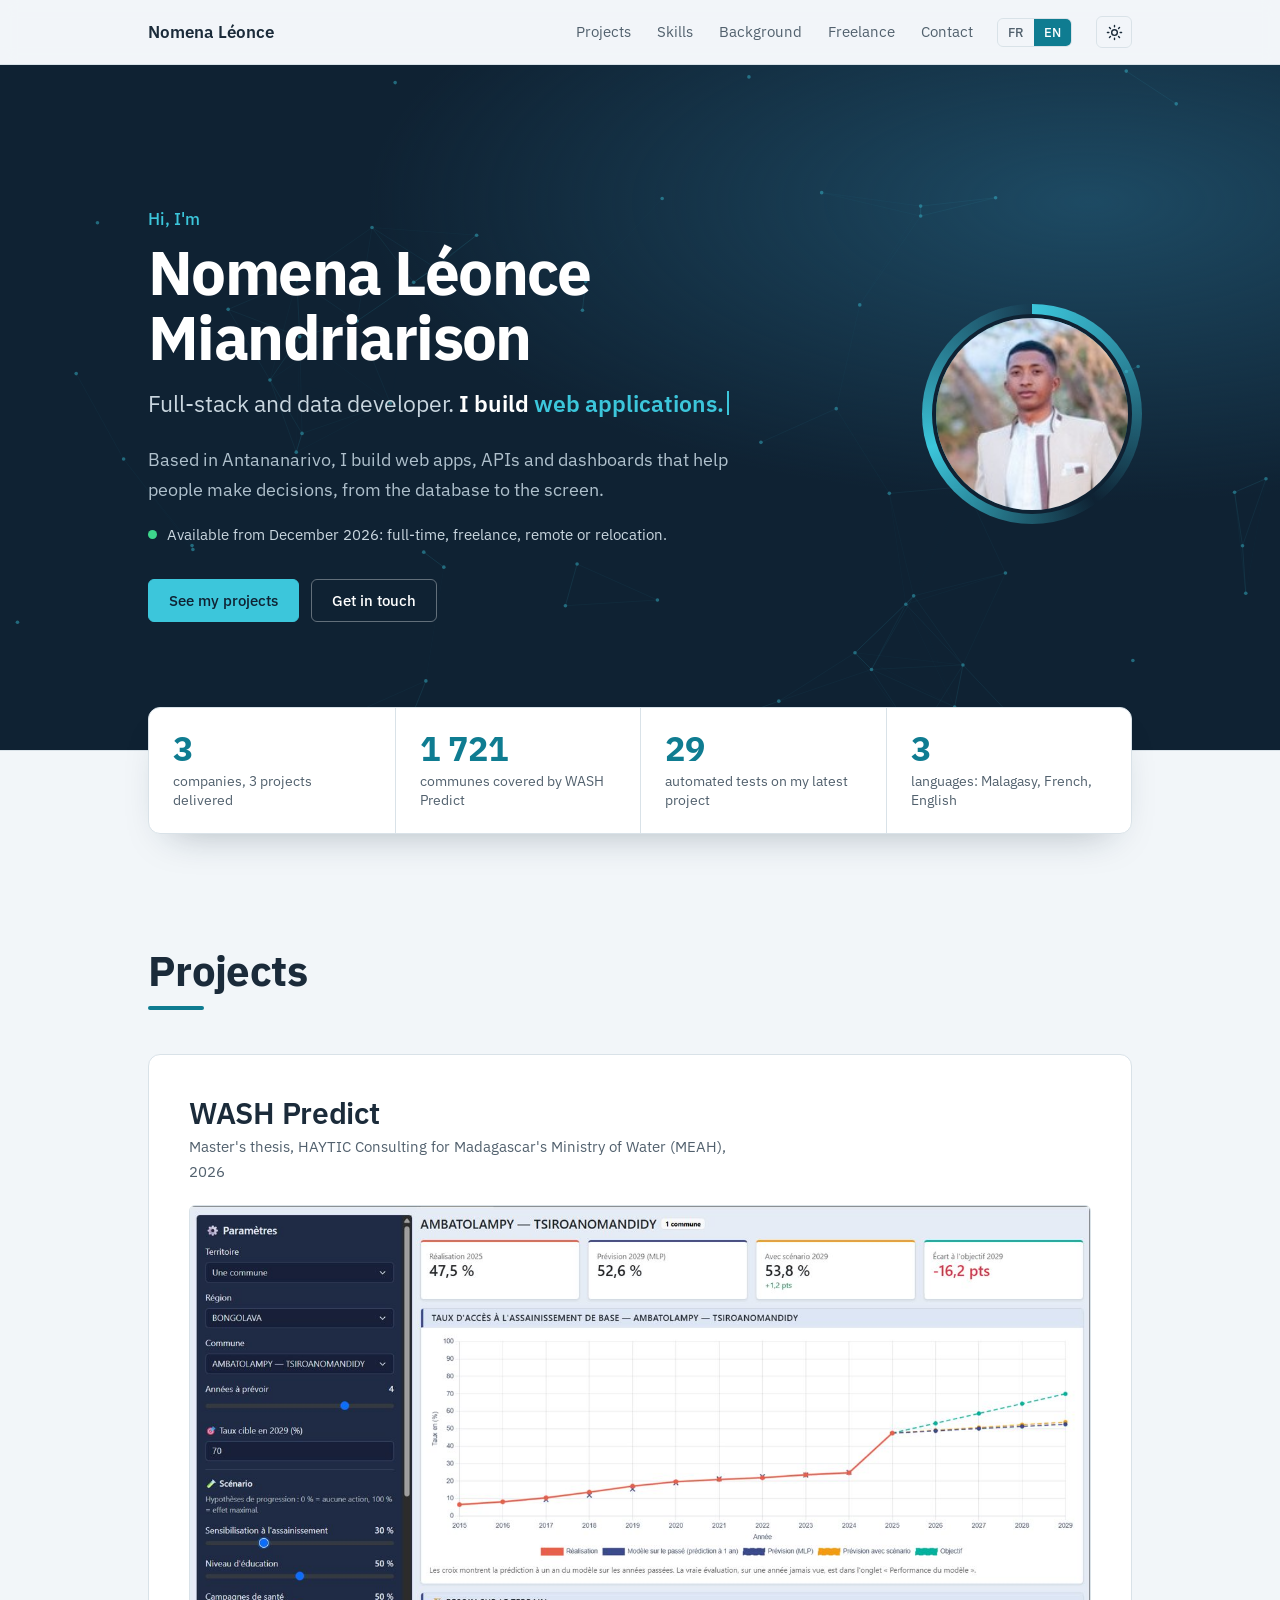
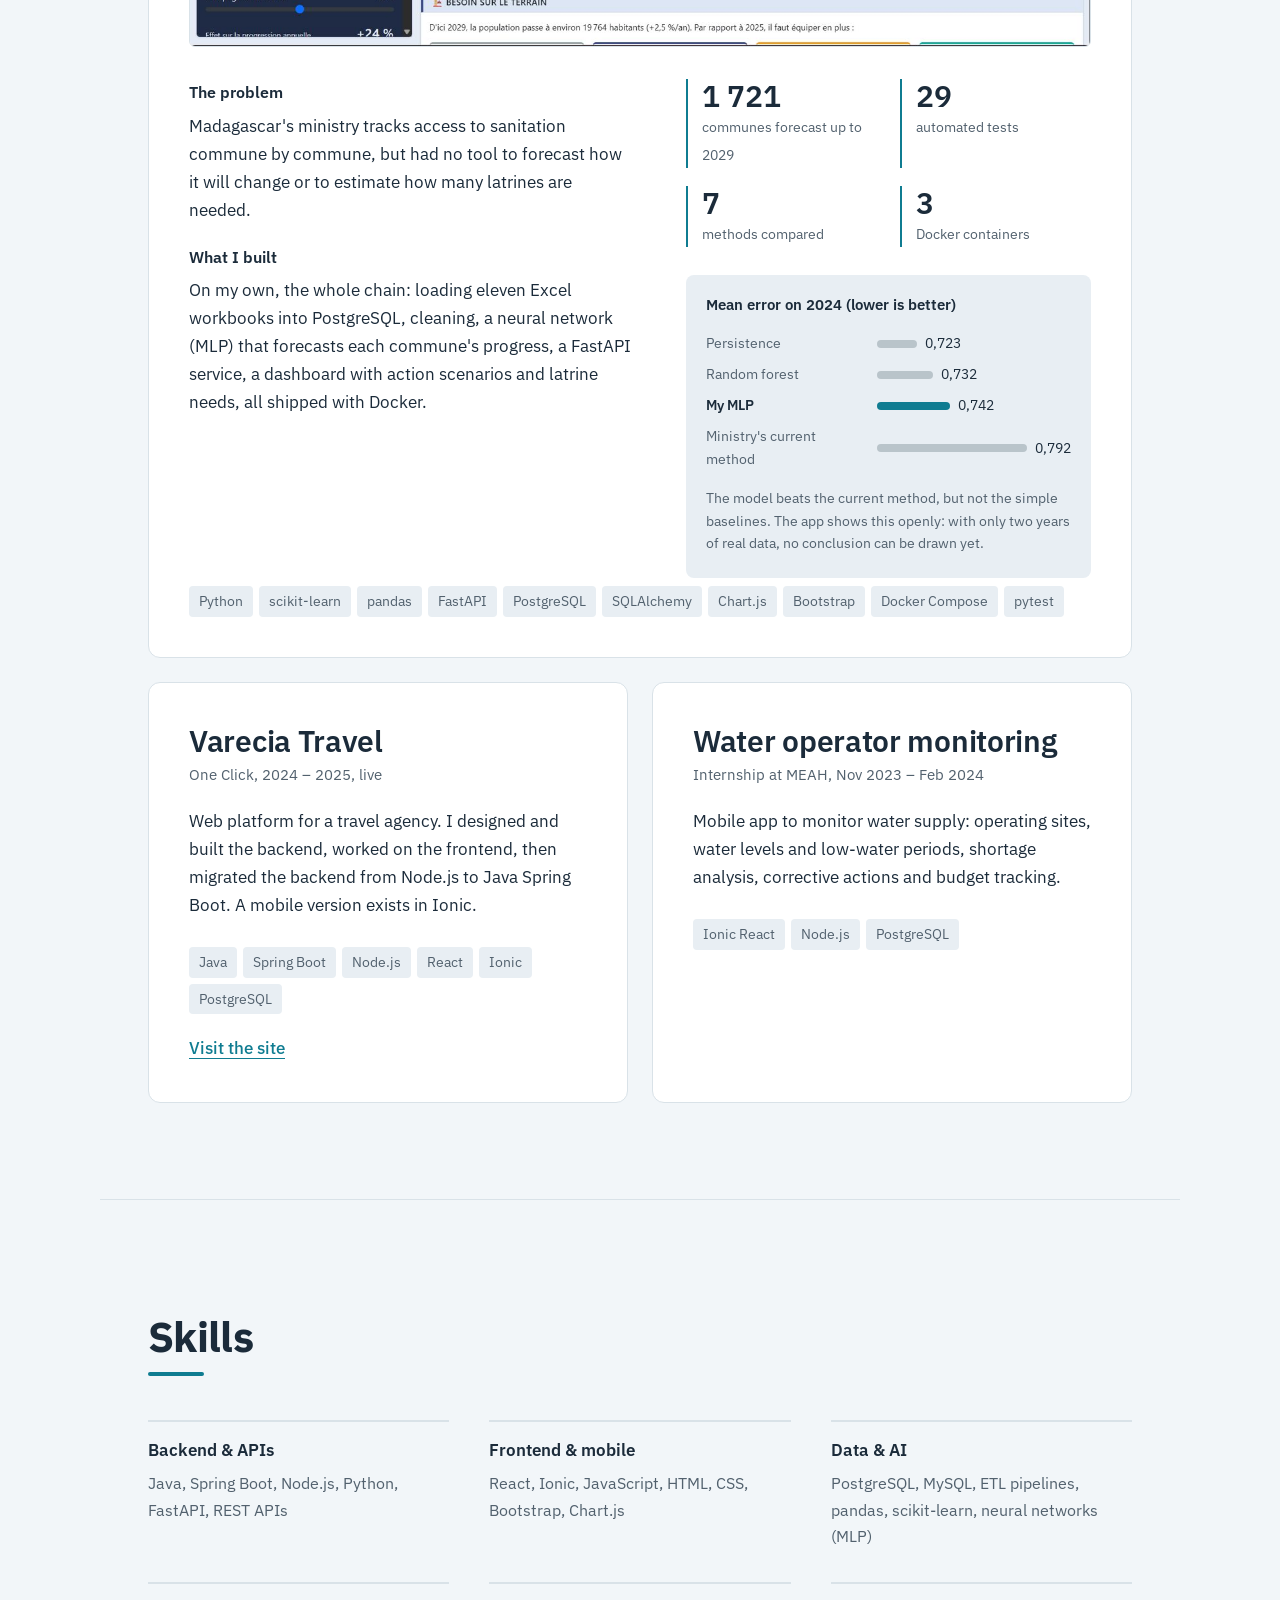
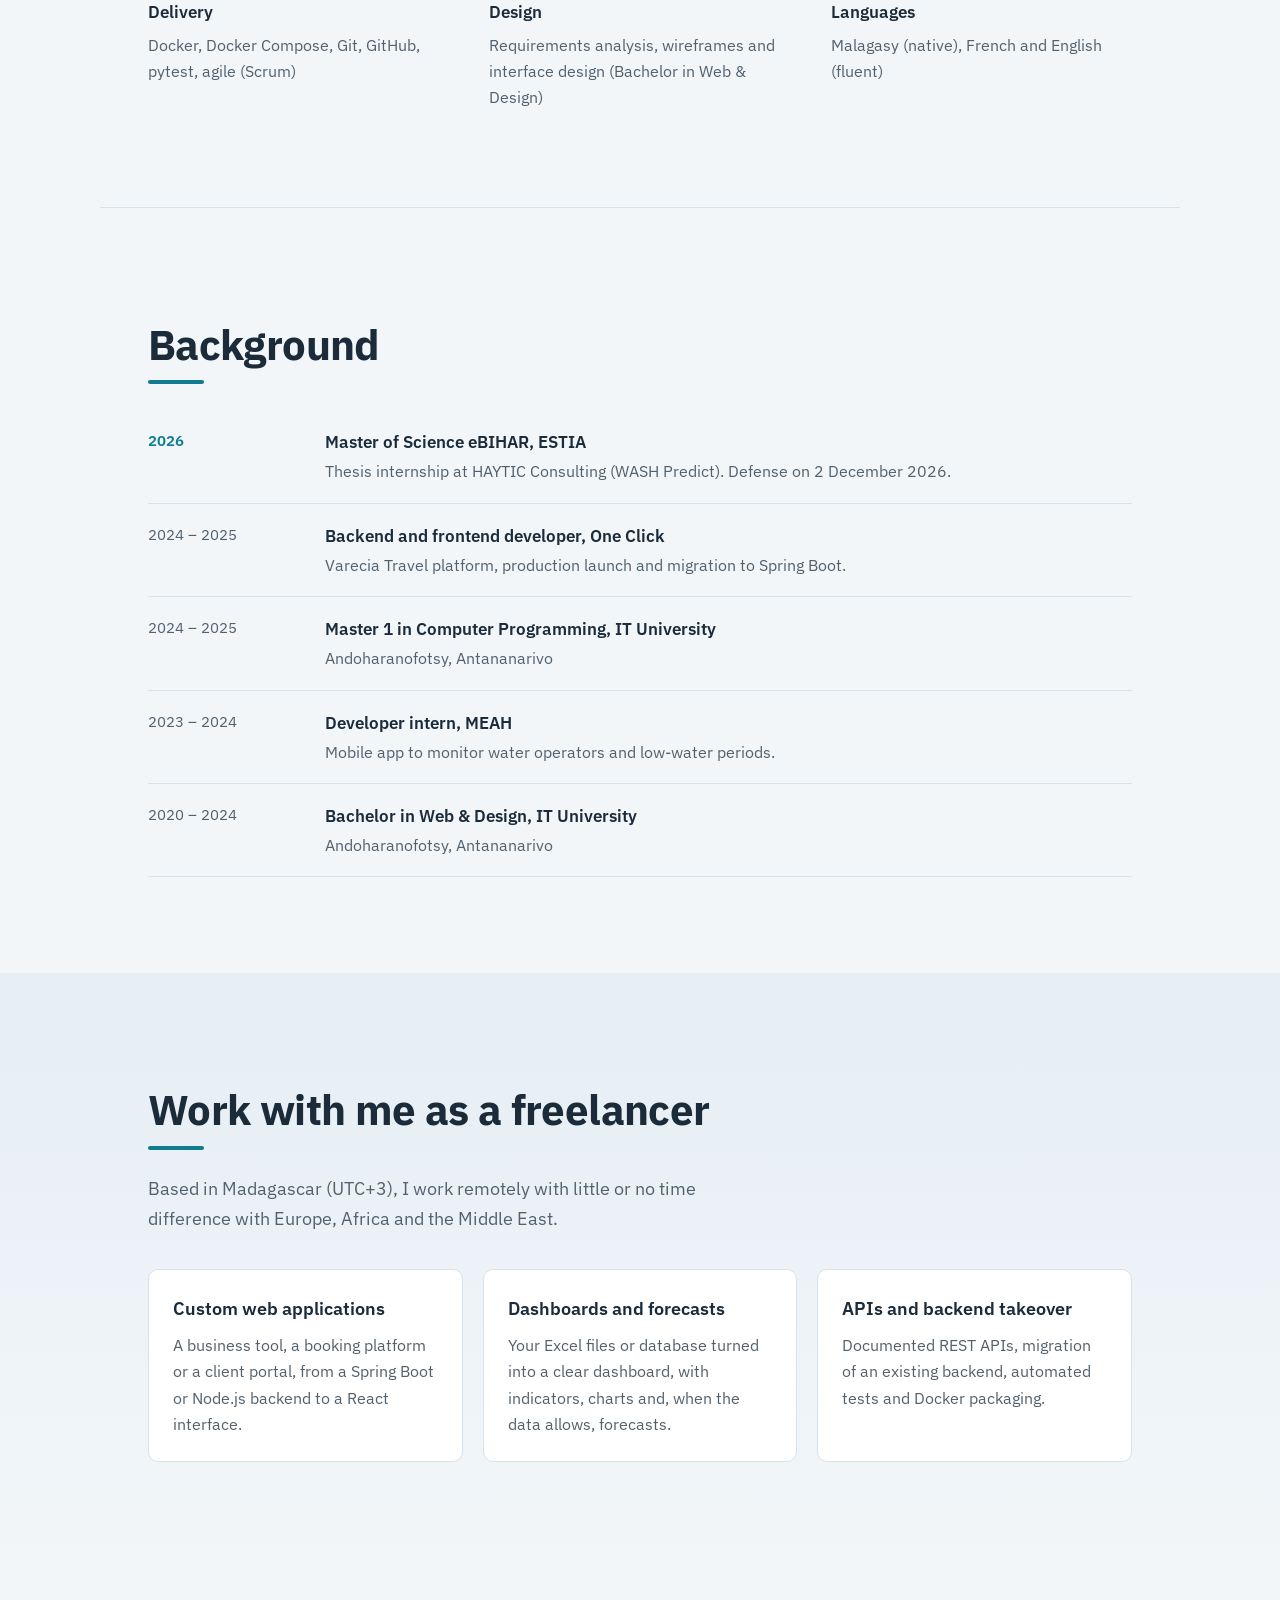
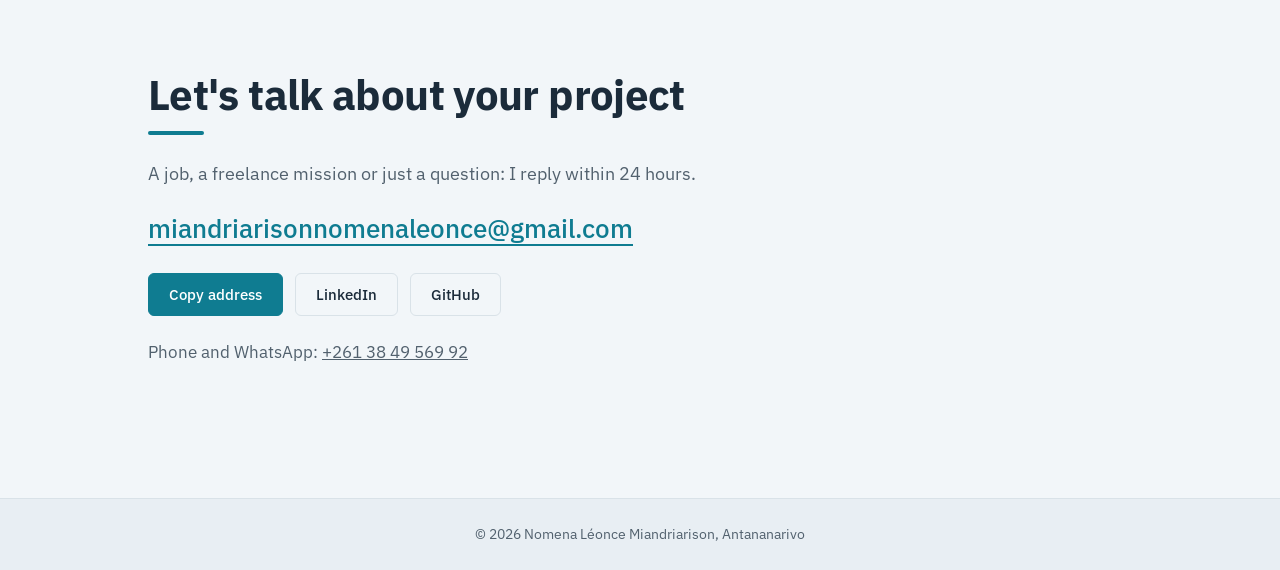
==== index.html @ c5b7b71e "first commit commit portfolio" ====
<!DOCTYPE html>
<html lang="fr">
<head>
<meta charset="utf-8">
<meta name="viewport" content="width=device-width, initial-scale=1">
<title>Nomena Léonce Miandriarison — Développeur full-stack & data</title>
<meta name="description" content="Développeur full-stack (Java/Spring Boot, React) et data (Python, FastAPI, machine learning) basé à Antananarivo, Madagascar. Disponible en CDI, freelance et télétravail.">
<meta property="og:title" content="Nomena Léonce Miandriarison — Full-stack & data developer">
<meta property="og:description" content="Applications web, API et tableaux de bord d'aide à la décision. Antananarivo, Madagascar.">
<meta property="og:image" content="assets/wash-national.jpg">
<link rel="icon" href="data:image/svg+xml,%3Csvg xmlns='http://www.w3.org/2000/svg' viewBox='0 0 32 32'%3E%3Crect width='32' height='32' rx='8' fill='%231B2B3A'/%3E%3Cpath d='M0 20q8-5 16 0t16 0v12H0z' fill='%230F7C91'/%3E%3Ctext x='16' y='22' font-family='Arial' font-weight='700' font-size='17' fill='white' text-anchor='middle'%3EN%3C/text%3E%3C/svg%3E">
<link rel="preconnect" href="https://fonts.googleapis.com">
<link rel="preconnect" href="https://fonts.gstatic.com" crossorigin>
<link href="https://fonts.googleapis.com/css2?family=IBM+Plex+Sans:ital,wght@0,400;0,500;0,600;0,700;1,400&display=swap" rel="stylesheet">
<script>
  // Thème avant l'affichage : choix mémorisé, sinon réglage de l'appareil
  (function () {
    var t = null;
    try { t = localStorage.getItem("theme"); } catch (e) {}
    if (!t) t = window.matchMedia("(prefers-color-scheme: light)").matches ? "light" : "dark";
    document.documentElement.dataset.theme = t;
  })();
</script>
<meta name="color-scheme" content="dark light">
<link rel="stylesheet" href="style.css">
</head>
<body>
<a class="skip" href="#projets" data-i18n="skip">Aller aux projets</a>

<div class="progress" aria-hidden="true"></div>
<header class="top">
  <a class="brand" href="#top">Nomena Léonce</a>
  <nav aria-label="Navigation principale">
    <a href="#projets" data-i18n="nav.projects">Projets</a>
    <a href="#competences" data-i18n="nav.skills">Compétences</a>
    <a href="#parcours" data-i18n="nav.path">Parcours</a>
    <a href="#services" data-i18n="nav.services">Freelance</a>
    <a href="#contact" data-i18n="nav.contact">Contact</a>
  </nav>
  <div class="lang" role="group" aria-label="Langue / Language">
    <button type="button" data-lang="fr" aria-pressed="true">FR</button>
    <button type="button" data-lang="en" aria-pressed="false">EN</button>
  </div>
  <button type="button" class="theme" aria-label="Passer en mode clair" data-i18n-label="theme.toLight">
    <svg class="moon" viewBox="0 0 24 24" fill="none" stroke="currentColor" stroke-width="2" stroke-linecap="round" stroke-linejoin="round" aria-hidden="true"><path d="M21 12.8A9 9 0 1 1 11.2 3a7 7 0 0 0 9.8 9.8z"/></svg>
    <svg class="sun" viewBox="0 0 24 24" fill="none" stroke="currentColor" stroke-width="2" stroke-linecap="round" aria-hidden="true"><circle cx="12" cy="12" r="4"/><path d="M12 2v2M12 20v2M4.9 4.9l1.4 1.4M17.7 17.7l1.4 1.4M2 12h2M20 12h2M4.9 19.1l1.4-1.4M17.7 6.3l1.4-1.4"/></svg>
  </button>
</header>

<main id="top">
  <!-- HERO -->
  <section class="hero">
    <canvas class="net" aria-hidden="true"></canvas>
    <div class="hero-body">
      <figure class="portrait">
        <img src="assets/nomena.jpg" alt="Portrait de Nomena Léonce Miandriarison" width="161" height="189">
      </figure>
      <div class="hero-text">
        <p class="hello" data-i18n="hero.hello">Bonjour, je suis</p>
        <h1>Nomena Léonce Miandriarison</h1>
        <p class="role"><span data-i18n="hero.role">Développeur full-stack et data.</span> <span class="typing"><span data-i18n="hero.build">Je construis</span> <span class="rotator" aria-hidden="true"></span><span class="caret" aria-hidden="true"></span></span></p>
        <p class="lede" data-i18n-html="hero.lede">Basé à Antananarivo, je construis des applications web, des API et des tableaux de bord qui aident à prendre des décisions, de la base de données jusqu'à l'écran.</p>
        <p class="status"><span class="dot" aria-hidden="true"></span><span data-i18n="hero.status">Disponible dès décembre 2026 : CDI, freelance, télétravail ou poste à l'étranger.</span></p>
        <div class="actions">
          <a class="btn btn-solid" href="#projets" data-i18n="hero.cta1">Voir mes projets</a>
          <a class="btn btn-line" href="#contact" data-i18n="hero.cta2">Me contacter</a>
        </div>
      </div>
    </div>
  </section>

  <!-- CHIFFRES -->
  <section class="stats" aria-label="En bref">
    <div><strong data-count="3">3</strong><span data-i18n="stats.s1">entreprises, 3 projets livrés</span></div>
    <div><strong data-count="1721">1 721</strong><span data-i18n="stats.s2">communes couvertes par WASH Predict</span></div>
    <div><strong data-count="29">29</strong><span data-i18n="stats.s3">tests automatisés sur mon dernier projet</span></div>
    <div><strong data-count="3">3</strong><span data-i18n="stats.s4">langues : malgache, français, anglais</span></div>
  </section>

  <!-- PROJETS -->
  <section id="projets" class="section">
    <h2 class="h-section" data-i18n="projects.title">Projets</h2>

    <article class="case case-main">
      <header class="case-head">
        <h3>WASH Predict</h3>
        <p class="case-meta" data-i18n="p1.meta">Mémoire de Master 2, HAYTIC Consulting pour le ministère de l'Eau (MEAH), 2026</p>
      </header>

      <figure class="shot">
        <img src="assets/wash-commune.jpg" alt="" data-i18n-alt="p1.alt" loading="lazy" width="1400" height="685">
      </figure>

      <div class="case-grid">
        <div class="case-col">
          <h4 data-i18n="label.problem">Le problème</h4>
          <p data-i18n="p1.problem">À Madagascar, le ministère suit l'accès à l'assainissement commune par commune, mais n'avait pas d'outil pour prévoir son évolution ni pour estimer les latrines à construire.</p>
          <h4 data-i18n="label.built">Ce que j'ai construit</h4>
          <p data-i18n="p1.built">Seul, toute la chaîne : import de onze classeurs Excel vers PostgreSQL, nettoyage, réseau de neurones (MLP) qui prévoit la progression de chaque commune, API FastAPI, tableau de bord avec scénarios d'action et besoin en latrines, le tout livré en Docker.</p>
        </div>
        <div class="case-col">
          <ul class="figures">
            <li><strong>1 721</strong><span data-i18n="p1.f1">communes prévues jusqu'en 2029</span></li>
            <li><strong>29</strong><span data-i18n="p1.f2">tests automatisés</span></li>
            <li><strong>7</strong><span data-i18n="p1.f3">méthodes comparées</span></li>
            <li><strong>3</strong><span data-i18n="p1.f4">conteneurs Docker</span></li>
          </ul>
          <div class="mae">
            <h4 data-i18n="p1.maeTitle">Erreur moyenne sur l'année 2024 (plus bas = mieux)</h4>
            <dl>
              <div><dt data-i18n="p1.m1">Persistance</dt><dd><span style="--v:.723"></span>0,723</dd></div>
              <div><dt data-i18n="p1.m2">Forêt aléatoire</dt><dd><span style="--v:.732"></span>0,732</dd></div>
              <div class="mine"><dt data-i18n="p1.m3">Mon MLP</dt><dd><span style="--v:.742"></span>0,742</dd></div>
              <div><dt data-i18n="p1.m4">Méthode actuelle du ministère</dt><dd><span style="--v:.792"></span>0,792</dd></div>
            </dl>
            <p class="note" data-i18n="p1.maeNote">Le modèle fait mieux que la méthode actuelle, mais pas que les méthodes simples. Je l'affiche tel quel dans l'application : avec seulement deux années de données réelles, on ne peut pas encore conclure.</p>
          </div>
        </div>
      </div>
      <ul class="stack" aria-label="Technologies">
        <li>Python</li><li>scikit-learn</li><li>pandas</li><li>FastAPI</li><li>PostgreSQL</li><li>SQLAlchemy</li><li>Chart.js</li><li>Bootstrap</li><li>Docker Compose</li><li>pytest</li>
      </ul>
    </article>

    <div class="case-pair">
      <article class="case case-small case-travel">
        <header class="case-head">
          <h3>Varecia Travel</h3>
          <p class="case-meta" data-i18n="p2.meta">One Click, 2024 – 2025, en production</p>
        </header>
        <p data-i18n="p2.body">Plateforme web d'une agence de voyages. J'ai conçu et développé le backend, participé au frontend, puis migré le backend de Node.js vers Java Spring Boot. Une version mobile existe en Ionic.</p>
        <ul class="stack">
          <li>Java</li><li>Spring Boot</li><li>Node.js</li><li>React</li><li>Ionic</li><li>PostgreSQL</li>
        </ul>
        <a class="link" href="https://www.vareciatravel-agency.com" target="_blank" rel="noopener" data-i18n="p2.link">Visiter le site</a>
      </article>

      <article class="case case-small case-meah">
        <header class="case-head">
          <h3 data-i18n="p3.title">Suivi des exploitants d'eau</h3>
          <p class="case-meta" data-i18n="p3.meta">Stage au MEAH, nov. 2023 – févr. 2024</p>
        </header>
        <p data-i18n="p3.body">Application mobile pour suivre l'approvisionnement en eau : sites d'exploitation, niveaux d'eau et périodes d'étiage, analyse des pénuries, suivi des actions correctives et du budget.</p>
        <ul class="stack">
          <li>Ionic React</li><li>Node.js</li><li>PostgreSQL</li>
        </ul>
      </article>
    </div>
  </section>

  <!-- COMPÉTENCES -->
  <section id="competences" class="section skills">
    <h2 class="h-section" data-i18n="skills.title">Compétences</h2>
    <div class="skill-grid">
      <div>
        <h3 data-i18n="skills.back">Backend & API</h3>
        <p>Java, Spring Boot, Node.js, Python, FastAPI, <span data-i18n="skills.rest">API REST</span></p>
      </div>
      <div>
        <h3 data-i18n="skills.front">Frontend & mobile</h3>
        <p>React, Ionic, JavaScript, HTML, CSS, Bootstrap, Chart.js</p>
      </div>
      <div>
        <h3 data-i18n="skills.data">Data & IA</h3>
        <p>PostgreSQL, MySQL, <span data-i18n="skills.etl">pipelines ETL</span>, pandas, scikit-learn, <span data-i18n="skills.nn">réseaux de neurones (MLP)</span></p>
      </div>
      <div>
        <h3 data-i18n="skills.ops">Livraison</h3>
        <p>Docker, Docker Compose, Git, GitHub, pytest, <span data-i18n="skills.agile">méthode agile (Scrum)</span></p>
      </div>
      <div>
        <h3 data-i18n="skills.design">Design</h3>
        <p data-i18n="skills.designBody">Analyse des besoins, maquettes et conception d'interfaces (Licence Web & Design)</p>
      </div>
      <div>
        <h3 data-i18n="skills.lang">Langues</h3>
        <p data-i18n="skills.langBody">Malgache (maternelle), français et anglais (courants)</p>
      </div>
    </div>
  </section>

  <!-- PARCOURS -->
  <section id="parcours" class="section">
    <h2 class="h-section" data-i18n="path.title">Parcours</h2>
    <ol class="timeline">
      <li class="now">
        <time>2026</time>
        <div>
          <h3 data-i18n="t1.title">Master of Science eBIHAR, ESTIA</h3>
          <p data-i18n="t1.body">Stage de mémoire chez HAYTIC Consulting (WASH Predict). Soutenance le 2 décembre 2026.</p>
        </div>
      </li>
      <li>
        <time>2024 – 2025</time>
        <div>
          <h3 data-i18n="t2.title">Développeur backend et frontend, One Click</h3>
          <p data-i18n="t2.body">Plateforme Varecia Travel, mise en production et migration vers Spring Boot.</p>
        </div>
      </li>
      <li>
        <time>2024 – 2025</time>
        <div>
          <h3 data-i18n="t3.title">Master 1 Programmation informatique, IT University</h3>
          <p>Andoharanofotsy, Antananarivo</p>
        </div>
      </li>
      <li>
        <time>2023 – 2024</time>
        <div>
          <h3 data-i18n="t4.title">Stagiaire développeur, MEAH</h3>
          <p data-i18n="t4.body">Application mobile de suivi des exploitants d'eau et de l'étiage.</p>
        </div>
      </li>
      <li>
        <time>2020 – 2024</time>
        <div>
          <h3 data-i18n="t5.title">Licence Web & Design, IT University</h3>
          <p>Andoharanofotsy, Antananarivo</p>
        </div>
      </li>
    </ol>
  </section>

  <!-- SERVICES -->
  <section id="services" class="section services">
    <h2 class="h-section" data-i18n="services.title">Travailler avec moi en freelance</h2>
    <p class="services-intro" data-i18n="services.intro">Basé à Madagascar (UTC+3), je travaille à distance avec peu ou pas de décalage horaire avec l'Europe, l'Afrique et le Moyen-Orient.</p>
    <div class="offer-grid">
      <div class="offer">
        <h3 data-i18n="s1.title">Applications web sur mesure</h3>
        <p data-i18n="s1.body">Un outil métier, une plateforme de réservation ou un espace client, du backend Spring Boot ou Node.js jusqu'à l'interface React.</p>
      </div>
      <div class="offer">
        <h3 data-i18n="s2.title">Tableaux de bord et prévisions</h3>
        <p data-i18n="s2.body">Vos fichiers Excel ou votre base de données transformés en tableau de bord clair, avec des indicateurs, des graphiques et, si les données le permettent, des prévisions.</p>
      </div>
      <div class="offer">
        <h3 data-i18n="s3.title">API et reprise de backend</h3>
        <p data-i18n="s3.body">Création d'API REST documentées, migration d'un backend existant, tests automatisés et mise en conteneurs Docker.</p>
      </div>
    </div>
  </section>

  <!-- CONTACT -->
  <section id="contact" class="section contact">
    <h2 class="h-section" data-i18n="contact.title">Parlons de votre projet</h2>
    <p class="contact-lede" data-i18n="contact.lede">Un poste, une mission freelance ou une simple question : je réponds sous 24 heures.</p>
    <p class="mail"><a href="mailto:miandriarisonnomenaleonce@gmail.com">miandriarisonnomenaleonce<wbr>@gmail.com</a></p>
    <div class="contact-row">
      <button type="button" class="btn btn-solid" id="copy-mail" data-i18n="contact.copy">Copier l'adresse</button>
      <a class="btn btn-line" href="https://www.linkedin.com/in/nomena-l%C3%A9once-miandriarison-2626b6270" target="_blank" rel="noopener">LinkedIn</a>
      <a class="btn btn-line" href="https://github.com/Miandriarison" target="_blank" rel="noopener">GitHub</a>
    </div>
    <p class="phone"><span data-i18n="contact.phone">Téléphone et WhatsApp :</span> <a href="tel:+261384956992">+261 38 49 569 92</a></p>
    <p class="copied" role="status" aria-live="polite"></p>
  </section>
</main>

<footer class="foot">
  <p>© 2026 Nomena Léonce Miandriarison, Antananarivo</p>
</footer>

<script src="main.js"></script>
</body>
</html>
---- style.css ----
/* Thème sombre : bleu nuit, accent turquoise */
:root {
  --paper: #0F2233;
  --shade: #15304A;
  --card: #132B42;
  --line: #24425C;
  --ink: #E8EEF3;
  --ink-soft: #9FB2C2;
  --accent: #3CC6DB;
  --accent-dark: #2AA9BD;
  --navy: #0F2233;
  --bright: #3CC6DB;
  --font: "IBM Plex Sans", "Segoe UI", system-ui, sans-serif;
  --wrap: 1080px;
  --gutter: clamp(20px, 5vw, 48px);
}

*, *::before, *::after { box-sizing: border-box; }
html { scroll-behavior: smooth; scroll-padding-top: 76px; }
body {
  margin: 0;
  background: var(--paper);
  color: var(--ink);
  font: 400 17px/1.65 var(--font);
  -webkit-font-smoothing: antialiased;
}
img { max-width: 100%; height: auto; display: block; }
a { color: inherit; }
:focus-visible { outline: 2px solid var(--accent); outline-offset: 3px; border-radius: 3px; }
.sr-only { position: absolute; width: 1px; height: 1px; overflow: hidden; clip: rect(0 0 0 0); white-space: nowrap; }
.skip { position: absolute; left: -999px; top: 8px; background: var(--accent); color: var(--navy); padding: 8px 14px; z-index: 20; }
.skip:focus { left: 8px; }

/* En-tête */
.top {
  position: sticky; top: 0; z-index: 10;
  display: flex; align-items: center; gap: 24px;
  padding: 16px max(var(--gutter), calc((100% - var(--wrap)) / 2 + var(--gutter)));
  background: rgba(15, 34, 51, .86);
  backdrop-filter: blur(8px);
  border-bottom: 1px solid var(--line);
}
.brand { font-weight: 600; font-size: 17px; text-decoration: none; }
.top nav { display: flex; gap: 26px; margin-left: auto; }
.top nav a { text-decoration: none; font-size: 15px; color: var(--ink-soft); }
.top nav a:hover { color: var(--accent); }
.lang { display: flex; border: 1px solid var(--line); border-radius: 6px; overflow: hidden; }
.lang button {
  font: 500 13px/1 var(--font); padding: 7px 10px; border: 0; cursor: pointer;
  background: transparent; color: var(--ink-soft);
}
.lang button[aria-pressed="true"] { background: var(--accent); color: var(--navy); }

/* Hero : bandeau sombre animé */
.hero {
  position: relative; overflow: hidden; isolation: isolate;
  background: radial-gradient(1200px 500px at 85% 20%, #1D4A63 0%, transparent 60%), var(--navy);
  color: #fff; border-bottom: 1px solid var(--line);
  padding: clamp(64px, 11vw, 140px) max(var(--gutter), calc((100% - var(--wrap)) / 2 + var(--gutter))) clamp(72px, 10vw, 128px);
}
.net { position: absolute; inset: 0; width: 100%; height: 100%; z-index: -1; opacity: .55; }
.hero-body { display: grid; grid-template-columns: 1fr auto; gap: clamp(28px, 6vw, 80px); align-items: center; }
.portrait { margin: 0; order: 2; width: clamp(150px, 19vw, 200px); position: relative; animation: pop .9s cubic-bezier(.2,.8,.2,1) .2s both; }
.portrait::before {
  content: ""; position: absolute; inset: -10px; border-radius: 50%;
  background: conic-gradient(from 0deg, var(--bright), transparent 40%, var(--bright) 70%, transparent);
  animation: spin 9s linear infinite; z-index: -1;
}
.portrait img { width: 100%; aspect-ratio: 1; object-fit: cover; object-position: 50% 20%; border-radius: 50%; border: 4px solid var(--navy); }
.hello { margin: 0 0 6px; color: var(--bright); font-weight: 500; animation: up .7s ease both; }
.hero h1 { font-size: clamp(36px, 5.6vw, 62px); line-height: 1.05; font-weight: 700; letter-spacing: -.025em; margin: 0 0 16px; animation: up .7s ease .1s both; }
.role { font-size: clamp(18px, 2.2vw, 23px); margin: 0 0 22px; color: #C9D6DF; animation: up .7s ease .2s both; }
.typing { color: #fff; font-weight: 600; white-space: nowrap; }
.rotator { color: var(--bright); }
.caret { display: inline-block; width: 2px; height: 1.05em; background: var(--bright); margin-left: 3px; vertical-align: -3px; animation: blink 1s steps(1) infinite; }
.lede { font-size: 18px; color: #AFC0CC; margin: 0 0 18px; max-width: 54ch; animation: up .7s ease .3s both; }
.status { display: flex; gap: 10px; align-items: baseline; margin: 0 0 32px; font-size: 15px; color: #C9D6DF; animation: up .7s ease .4s both; }
.dot { width: 9px; height: 9px; border-radius: 50%; background: #3DD68C; flex: none; transform: translateY(-1px); box-shadow: 0 0 0 0 rgba(61,214,140,.6); animation: ping 2s ease-out infinite; }
.hero .actions { animation: up .7s ease .5s both; }
.hero .btn-solid { background: var(--bright); border-color: var(--bright); color: var(--navy); }
.hero .btn-solid:hover { background: #fff; border-color: #fff; transform: translateY(-2px); }
.hero .btn-line { color: #fff; border-color: rgba(255,255,255,.35); }
.hero .btn-line:hover { border-color: #fff; background: rgba(255,255,255,.06); }
@keyframes up { from { opacity: 0; transform: translateY(18px); } to { opacity: 1; transform: none; } }
@keyframes pop { from { opacity: 0; transform: scale(.85); } to { opacity: 1; transform: none; } }
@keyframes spin { to { transform: rotate(360deg); } }
@keyframes blink { 50% { opacity: 0; } }
@keyframes ping { 0% { box-shadow: 0 0 0 0 rgba(61,214,140,.55); } 80%, 100% { box-shadow: 0 0 0 10px rgba(61,214,140,0); } }

/* Bandeau de chiffres */
.stats {
  max-width: calc(var(--wrap) - 2 * var(--gutter)); margin: -44px auto 0; position: relative; z-index: 2;
  display: grid; grid-template-columns: repeat(4, 1fr);
  background: var(--card); border: 1px solid var(--line); border-radius: 12px;
  box-shadow: 0 24px 50px -24px rgba(0, 0, 0, .6);
  width: calc(100% - 2 * var(--gutter));
}
.stats > div { padding: 22px 24px; }
.stats > div + div { border-left: 1px solid var(--line); }
.stats strong { display: block; font-size: 34px; font-weight: 700; line-height: 1.1; color: var(--accent); font-variant-numeric: tabular-nums; }
.stats span { font-size: 14px; color: var(--ink-soft); line-height: 1.4; display: block; margin-top: 4px; }

.actions, .contact-row { display: flex; flex-wrap: wrap; gap: 12px; }
.btn {
  transition: transform .2s, background .2s, border-color .2s, color .2s;
  display: inline-block; font: 500 15px/1 var(--font); padding: 13px 20px; border-radius: 6px;
  text-decoration: none; cursor: pointer; border: 1px solid var(--ink);
}
.btn-solid { background: var(--accent); color: var(--navy); border-color: var(--accent); }
.btn-solid:hover { background: #fff; border-color: #fff; transform: translateY(-2px); }
.btn-line { background: transparent; color: var(--ink); border-color: var(--line); }
.btn-line:hover { border-color: var(--accent); color: var(--accent); }

/* Sections */
.section { max-width: var(--wrap); margin: 0 auto; padding: clamp(64px, 9vw, 112px) var(--gutter) clamp(56px, 8vw, 96px); }
.section + .section:not(.services):not(.contact) { border-top: 1px solid var(--line); }
.h-section { position: relative; padding-bottom: 14px; font-size: clamp(30px, 4vw, 42px); font-weight: 700; letter-spacing: -.015em; line-height: 1.2; margin: 0 0 clamp(28px, 4vw, 44px); }

/* Projets */
.case { border: 1px solid var(--line); border-radius: 12px; padding: clamp(22px, 4vw, 40px); background: var(--card); }
.case-head h3 { font-size: clamp(24px, 3vw, 30px); font-weight: 600; line-height: 1.2; margin: 0 0 4px; letter-spacing: -.01em; }
.case-meta { margin: 0 0 24px; color: var(--ink-soft); font-size: 15px; }
.shot { margin: 0 0 32px; border-radius: 6px; overflow: hidden; border: 1px solid var(--line); }
.case-grid { display: grid; grid-template-columns: 1.1fr 1fr; gap: clamp(24px, 4vw, 56px); }
.case h4 { font-size: 16px; font-weight: 600; margin: 0 0 6px; }
.case p { margin: 0 0 20px; max-width: 62ch; }
.figures { list-style: none; padding: 0; margin: 0 0 28px; display: grid; grid-template-columns: 1fr 1fr; gap: 18px 24px; }
.figures li { border-left: 2px solid var(--accent); padding-left: 14px; }
.figures strong { display: block; font-size: 30px; font-weight: 600; line-height: 1.1; }
.figures span { font-size: 14px; color: var(--ink-soft); }
.mae { background: var(--shade); border-radius: 8px; padding: 18px 20px 4px; }
.mae h4 { font-size: 15px; }
.mae dl { margin: 10px 0 12px; }
.mae dl > div { display: grid; grid-template-columns: 11.5em 1fr; gap: 10px; align-items: center; padding: 4px 0; font-size: 14px; }
.mae dt { color: var(--ink-soft); }
.mae dd { margin: 0; display: flex; align-items: center; gap: 8px; font-variant-numeric: tabular-nums; }
.mae dd span { height: 8px; border-radius: 4px; background: #4A6880; width: calc((var(--v) - .70) * 900%); }
.mae .mine dt { color: var(--ink); font-weight: 600; }
.mae .mine dd span { background: var(--accent); }
.note { font-size: 13.5px; color: var(--ink-soft); }
.stack { list-style: none; padding: 0; margin: 8px 0 0; display: flex; flex-wrap: wrap; gap: 6px; }
.stack li { font-size: 13.5px; padding: 4px 10px; border-radius: 4px; background: var(--shade); color: var(--ink-soft); }

.case-pair { display: grid; grid-template-columns: 1fr 1fr; gap: 24px; margin-top: 24px; }
.case-small { display: flex; flex-direction: column; }
.case-small .stack { margin-bottom: 20px; }
.case-small .link { margin-top: auto; }
.link { font-weight: 500; color: var(--accent); text-underline-offset: 4px; }

/* Compétences */
.skill-grid { display: grid; grid-template-columns: repeat(3, 1fr); gap: 32px 40px; }
.skill-grid h3 { font-size: 17px; font-weight: 600; margin: 0 0 6px; }
.skill-grid p { margin: 0; color: var(--ink-soft); font-size: 16px; }

/* Parcours */
.timeline { list-style: none; padding: 0; margin: 0; }
.timeline li { display: grid; grid-template-columns: 9em 1fr; gap: 24px; padding: 18px 0; border-bottom: 1px solid var(--line); }
.timeline li:first-child { padding-top: 0; }
.timeline time { font-size: 15px; color: var(--ink-soft); font-variant-numeric: tabular-nums; padding-top: 1px; }
.timeline li.now time { color: var(--accent); font-weight: 600; }
.timeline h3 { font-size: 17px; font-weight: 600; margin: 0 0 2px; }
.timeline p { margin: 0; color: var(--ink-soft); font-size: 16px; }

/* Services */
.services {
  background: linear-gradient(180deg, #12293F, #0F2233); max-width: none; border-top: 0;
  padding-left: max(var(--gutter), calc((100% - var(--wrap)) / 2 + var(--gutter)));
  padding-right: max(var(--gutter), calc((100% - var(--wrap)) / 2 + var(--gutter)));
}
.services-intro { font-size: 18px; max-width: 56ch; margin: -20px 0 36px; color: var(--ink-soft); }
.offer-grid { display: grid; grid-template-columns: repeat(3, 1fr); gap: 20px; }
.offer { background: var(--card); border: 1px solid var(--line); border-radius: 10px; padding: 24px; }
.offer h3 { font-size: 18px; font-weight: 600; margin: 0 0 8px; }
.offer p { margin: 0; color: var(--ink-soft); font-size: 16px; }

/* Contact */
.contact { border-top: 0; }
.contact-lede { font-size: 18px; color: var(--ink-soft); margin: -20px 0 18px; }
.mail { font-size: clamp(18px, 2.6vw, 26px); font-weight: 500; margin: 0 0 24px; overflow-wrap: anywhere; }
.mail a { color: var(--accent); text-underline-offset: 6px; }
.phone { margin: 22px 0 0; color: var(--ink-soft); }
.copied { min-height: 1.6em; color: var(--accent); font-weight: 500; margin: 8px 0 0; }

.foot { border-top: 1px solid var(--line); background: #0C1C2A; padding: 24px var(--gutter); text-align: center; font-size: 14px; color: var(--ink-soft); }
.foot p { margin: 0; }


/* Mouvements au scroll et au survol */
.h-section::after { content: ""; position: absolute; left: 0; bottom: 0; height: 4px; width: 56px; border-radius: 2px; background: var(--accent); transform-origin: left; transform: scaleX(0); transition: transform .8s cubic-bezier(.2,.8,.2,1) .2s; }
.h-section.in::after { transform: scaleX(1); }
.reveal { opacity: 0; transform: translateY(28px); transition: opacity .8s ease, transform .8s cubic-bezier(.2,.8,.2,1); }
.reveal.in { opacity: 1; transform: none; }
.case { transition: transform .3s ease, box-shadow .3s ease, border-color .3s; }
.case:hover { transform: translateY(-4px); box-shadow: 0 28px 56px -28px rgba(0,0,0,.7), 0 0 0 1px rgba(60,198,219,.25); border-color: rgba(60,198,219,.45); }
.shot img { transition: transform .8s cubic-bezier(.2,.8,.2,1); }
.case:hover .shot img { transform: scale(1.03); }
.mae dd span { transition: width 1.2s cubic-bezier(.2,.8,.2,1); }
.mae:not(.in) dd span { width: 0; }
.stack li { transition: background .2s, color .2s; }
.stack li:hover { background: var(--accent); color: var(--navy); }
.offer { transition: transform .3s, border-color .3s; }
.offer:hover { transform: translateY(-4px); border-color: var(--accent); }
.skill-grid > div { border-top: 2px solid var(--line); padding-top: 14px; transition: border-color .3s; }
.skill-grid > div:hover { border-color: var(--accent); }
.top nav a.active { color: var(--accent); font-weight: 500; }
.progress { position: fixed; top: 0; left: 0; height: 3px; width: 100%; background: var(--bright); transform-origin: left; transform: scaleX(0); z-index: 30; }


/* Mode clair (activé selon l'appareil ou par le bouton) */
:root[data-theme="light"] {
  --paper: #F2F6F9;
  --shade: #E8EEF3;
  --card: #FFFFFF;
  --line: #D9E2E8;
  --ink: #1B2B3A;
  --ink-soft: #52616E;
  --accent: #0F7C91;
  --accent-dark: #0B5564;
}
:root[data-theme="light"] .top { background: rgba(242, 246, 249, .9); }
:root[data-theme="light"] .services { background: linear-gradient(180deg, #E6EEF4, #F2F6F9); }
:root[data-theme="light"] .foot { background: #E8EEF3; }
:root[data-theme="light"] .mae dd span { background: #B9C4CA; }
:root[data-theme="light"] .mae .mine dd span { background: var(--accent); }
:root[data-theme="light"] .btn-solid,
:root[data-theme="light"] .lang button[aria-pressed="true"],
:root[data-theme="light"] .stack li:hover { color: #fff; }
:root[data-theme="light"] .btn-solid:hover { background: var(--accent-dark); border-color: var(--accent-dark); }
:root[data-theme="light"] .hero .btn-solid { color: var(--navy); }
:root[data-theme="light"] .hero .btn-solid:hover { background: #fff; border-color: #fff; }
:root[data-theme="light"] .stats { box-shadow: 0 18px 40px -22px rgba(19, 41, 61, .35); }
:root[data-theme="light"] .case:hover { box-shadow: 0 24px 48px -28px rgba(19,41,61,.4); border-color: rgba(15,124,145,.5); }
:root[data-theme="light"] body { background: var(--paper); }
:root[data-theme="light"] ::selection { color: #fff; }

/* Bouton clair / sombre */
.theme {
  width: 36px; height: 32px; display: grid; place-items: center; cursor: pointer;
  border: 1px solid var(--line); border-radius: 6px; background: transparent; color: var(--ink);
  transition: border-color .2s, color .2s;
}
.theme:hover { border-color: var(--accent); color: var(--accent); }
.theme svg { width: 17px; height: 17px; }
.theme .sun { display: none; }
:root[data-theme="light"] .theme .sun { display: block; }
:root[data-theme="light"] .theme .moon { display: none; }
body, .top, .case, .offer, .stats, .services, .foot { transition: background-color .35s ease, color .35s ease, border-color .35s ease; }

/* Mobile */
@media (max-width: 860px) {
  .top nav { display: none; }
  .lang { margin-left: auto; }
  .top { gap: 10px; }
  .case-grid, .case-pair, .offer-grid { grid-template-columns: 1fr; }
  .skill-grid { grid-template-columns: 1fr 1fr; }
  .stats { grid-template-columns: 1fr 1fr; }
  .stats > div:nth-child(3) { border-left: 0; }
  .stats > div:nth-child(n+3) { border-top: 1px solid var(--line); }
}
@media (max-width: 560px) {
  body { font-size: 16px; }
  .hero-body { grid-template-columns: 1fr; }
  .portrait { order: 0; width: 120px; }
  .typing { white-space: normal; }
  .stats strong { font-size: 28px; }
  .stats > div { padding: 18px; }
  .skill-grid { grid-template-columns: 1fr; }
  .timeline li { grid-template-columns: 1fr; gap: 2px; }
  .mae dl > div { grid-template-columns: 1fr; gap: 2px; }
}

@media (prefers-reduced-motion: reduce) {
  html { scroll-behavior: auto; }
  *, *::before, *::after { animation: none !important; transition: none !important; }
  .reveal { opacity: 1; transform: none; }
  .h-section::after { transform: scaleX(1); }
  .mae:not(.in) dd span { width: calc((var(--v) - .70) * 900%); }
  .net { display: none; }
}

/* Lueur discrète derrière les sections */
:root:not([data-theme="light"]) body { background: radial-gradient(900px 600px at 10% 40%, rgba(60,198,219,.06), transparent 60%), radial-gradient(900px 700px at 95% 75%, rgba(60,198,219,.05), transparent 60%), var(--paper); background-attachment: fixed; }
::selection { background: var(--accent); color: var(--navy); }
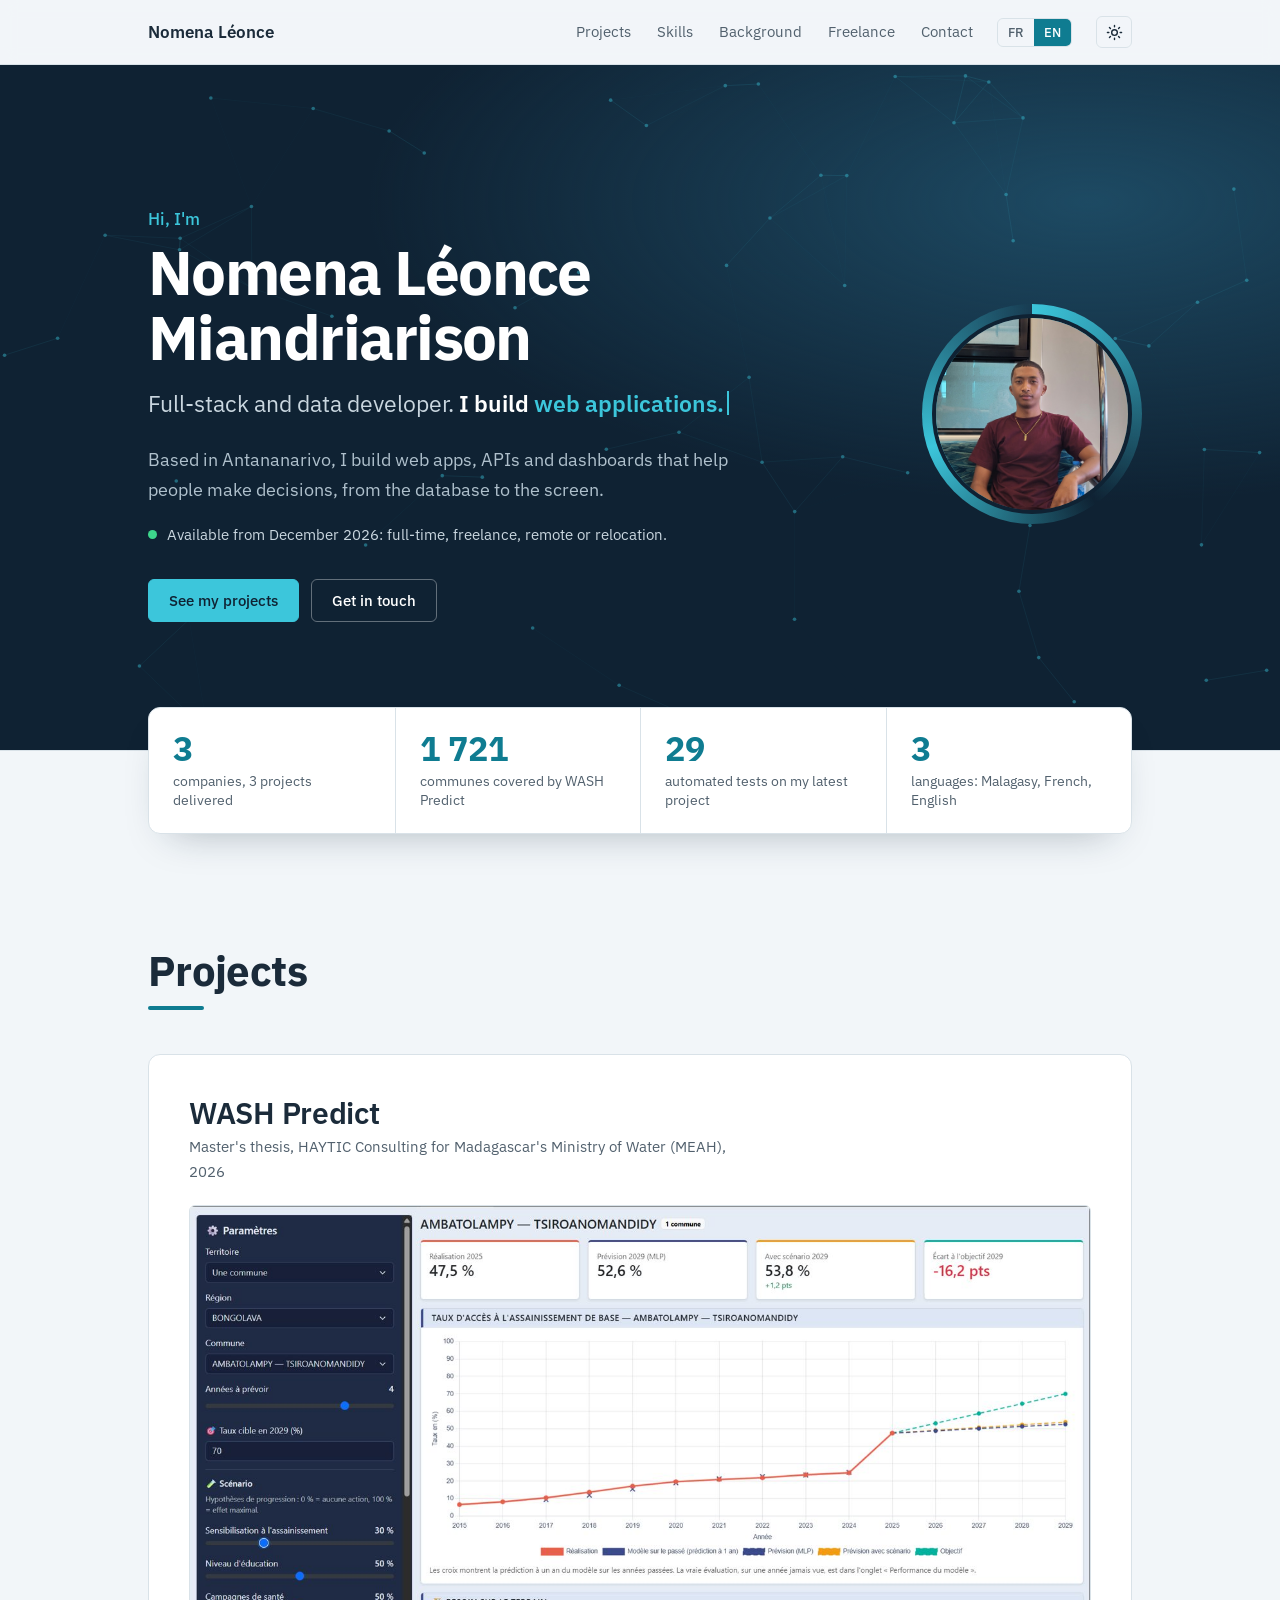
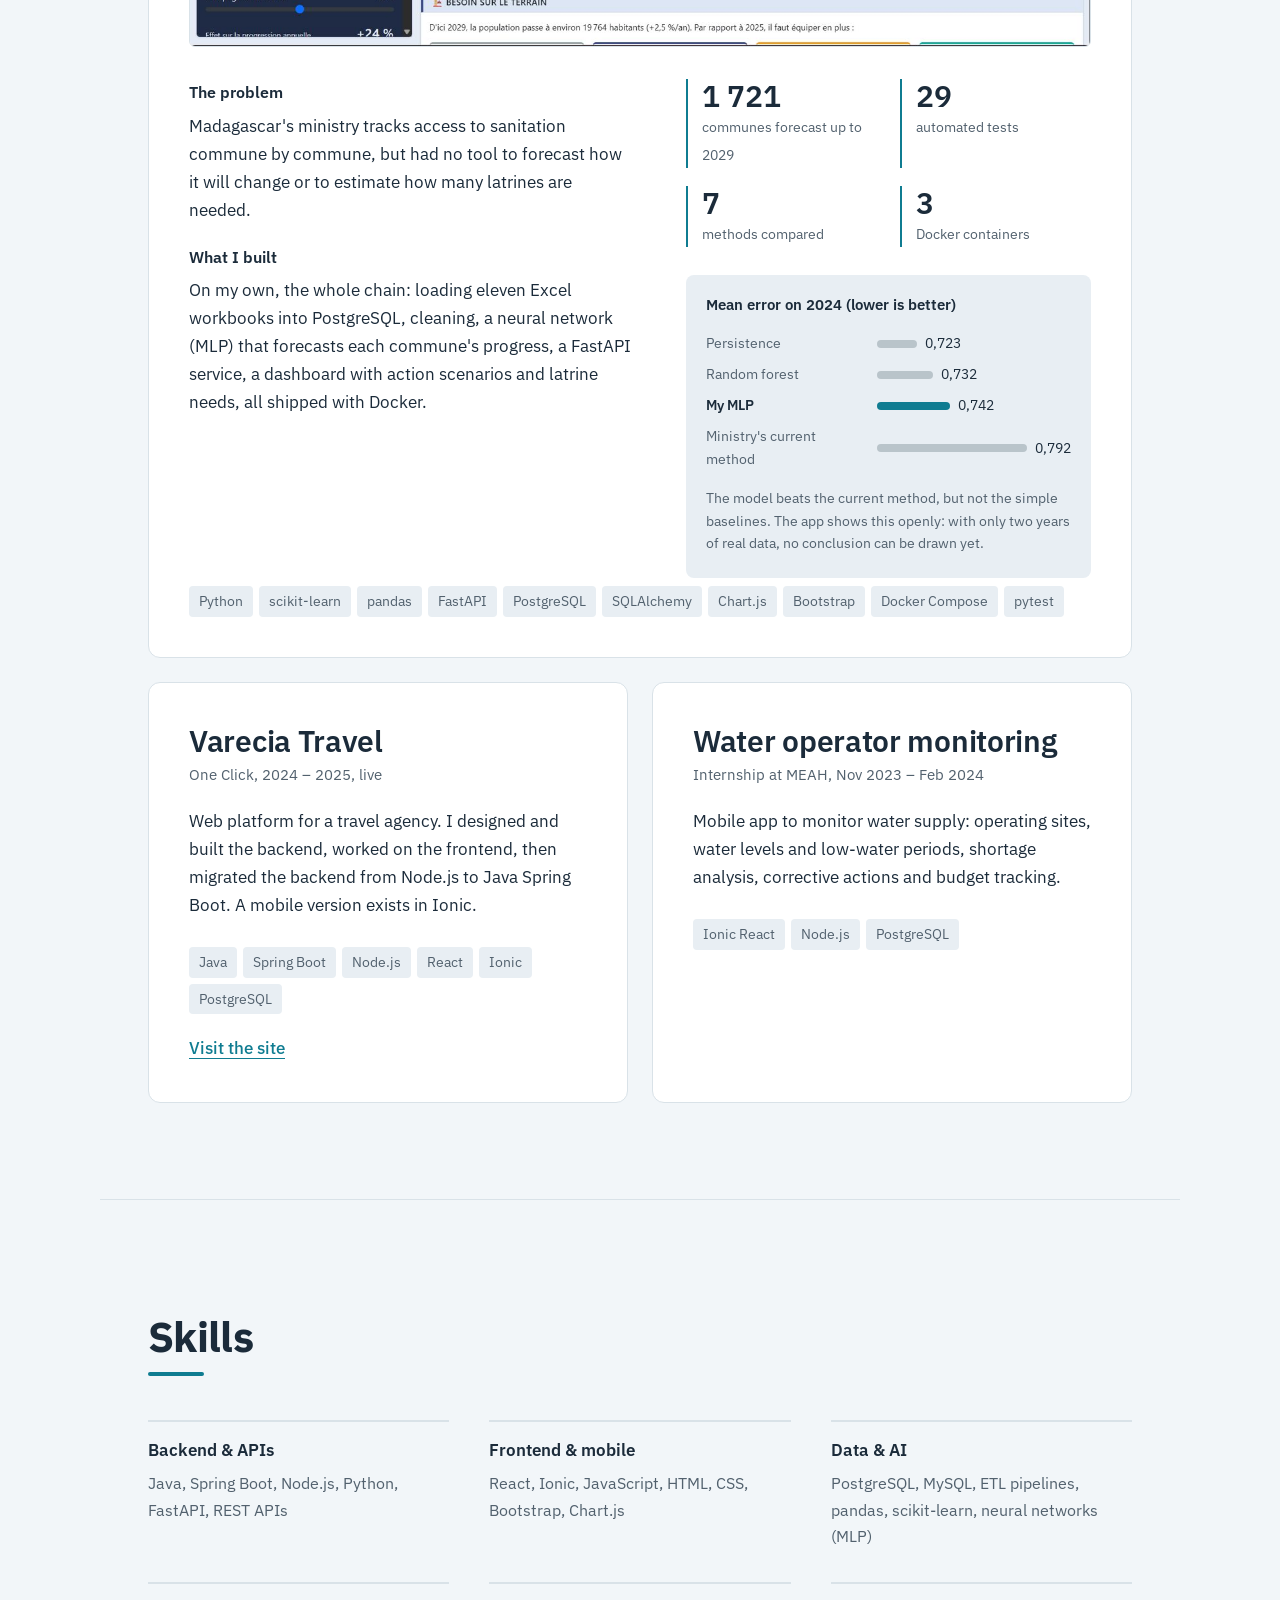
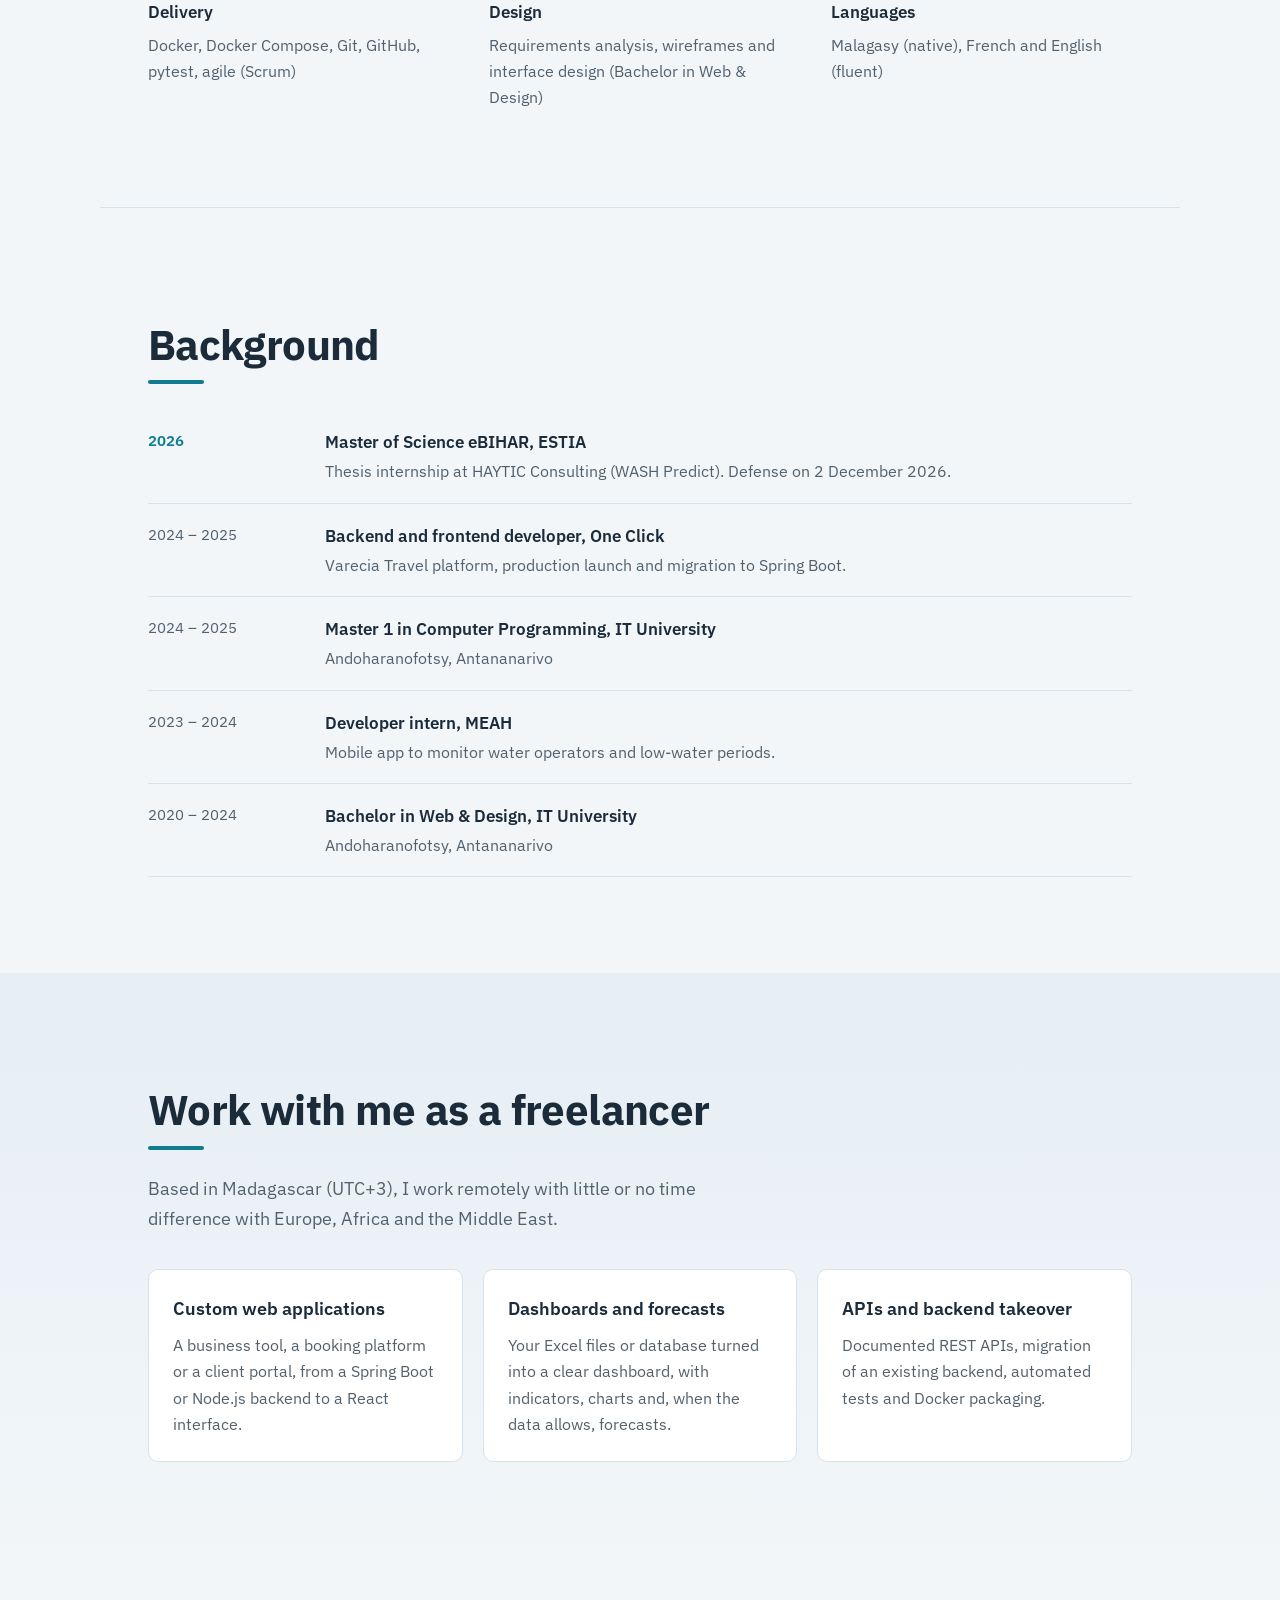
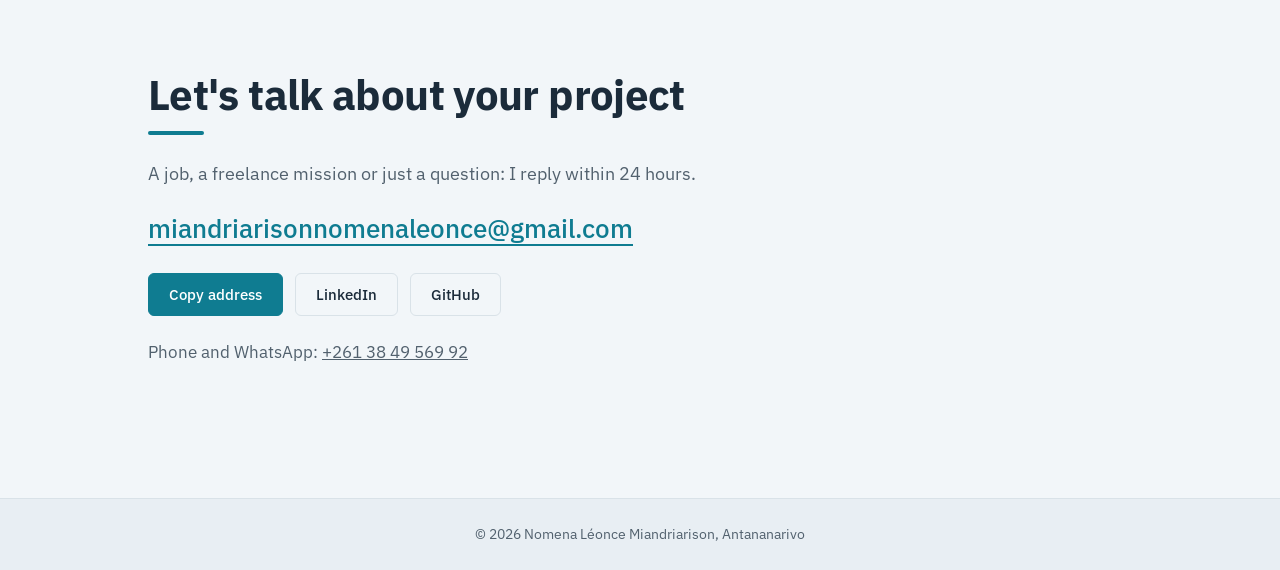
==== commit 47d85921: "mis a jour code index et css mis a jour" ====
--- a/index.html
+++ b/index.html
@@ -53,7 +53,7 @@
     <canvas class="net" aria-hidden="true"></canvas>
     <div class="hero-body">
       <figure class="portrait">
-        <img src="assets/nomena.jpg" alt="Portrait de Nomena Léonce Miandriarison" width="161" height="189">
+        <img src="assets/nomena.jpg" alt="Portrait de Nomena Léonce Miandriarison" width="600" height="600">
       </figure>
       <div class="hero-text">
         <p class="hello" data-i18n="hero.hello">Bonjour, je suis</p>
@@ -262,4 +262,4 @@
 
 <script src="main.js"></script>
 </body>
-</html>
+</html>
--- a/style.css
+++ b/style.css
@@ -66,7 +66,7 @@
   background: conic-gradient(from 0deg, var(--bright), transparent 40%, var(--bright) 70%, transparent);
   animation: spin 9s linear infinite; z-index: -1;
 }
-.portrait img { width: 100%; aspect-ratio: 1; object-fit: cover; object-position: 50% 20%; border-radius: 50%; border: 4px solid var(--navy); }
+.portrait img { width: 100%; aspect-ratio: 1; object-fit: cover; object-position: 50% 50%; border-radius: 50%; border: 4px solid var(--navy); }
 .hello { margin: 0 0 6px; color: var(--bright); font-weight: 500; animation: up .7s ease both; }
 .hero h1 { font-size: clamp(36px, 5.6vw, 62px); line-height: 1.05; font-weight: 700; letter-spacing: -.025em; margin: 0 0 16px; animation: up .7s ease .1s both; }
 .role { font-size: clamp(18px, 2.2vw, 23px); margin: 0 0 22px; color: #C9D6DF; animation: up .7s ease .2s both; }
@@ -280,4 +280,4 @@
 
 /* Lueur discrète derrière les sections */
 :root:not([data-theme="light"]) body { background: radial-gradient(900px 600px at 10% 40%, rgba(60,198,219,.06), transparent 60%), radial-gradient(900px 700px at 95% 75%, rgba(60,198,219,.05), transparent 60%), var(--paper); background-attachment: fixed; }
-::selection { background: var(--accent); color: var(--navy); }
+::selection { background: var(--accent); color: var(--navy); }
